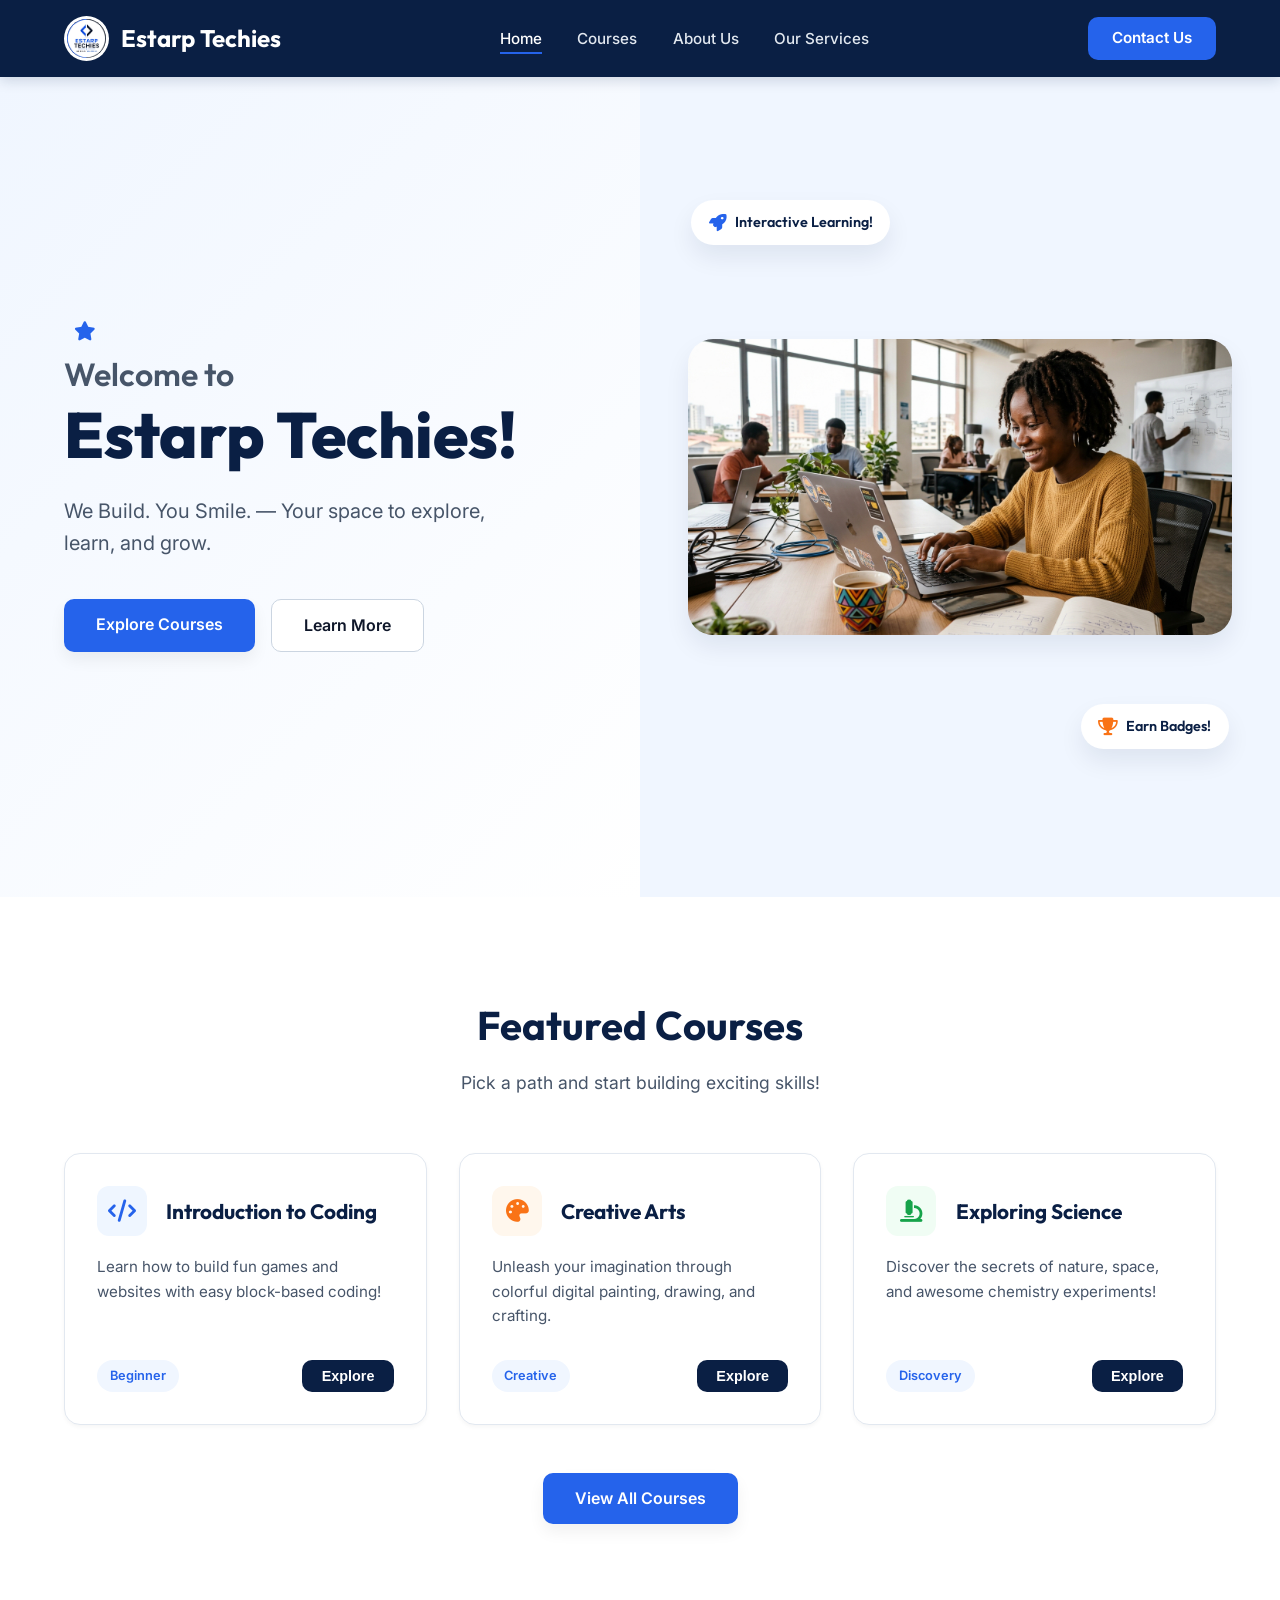
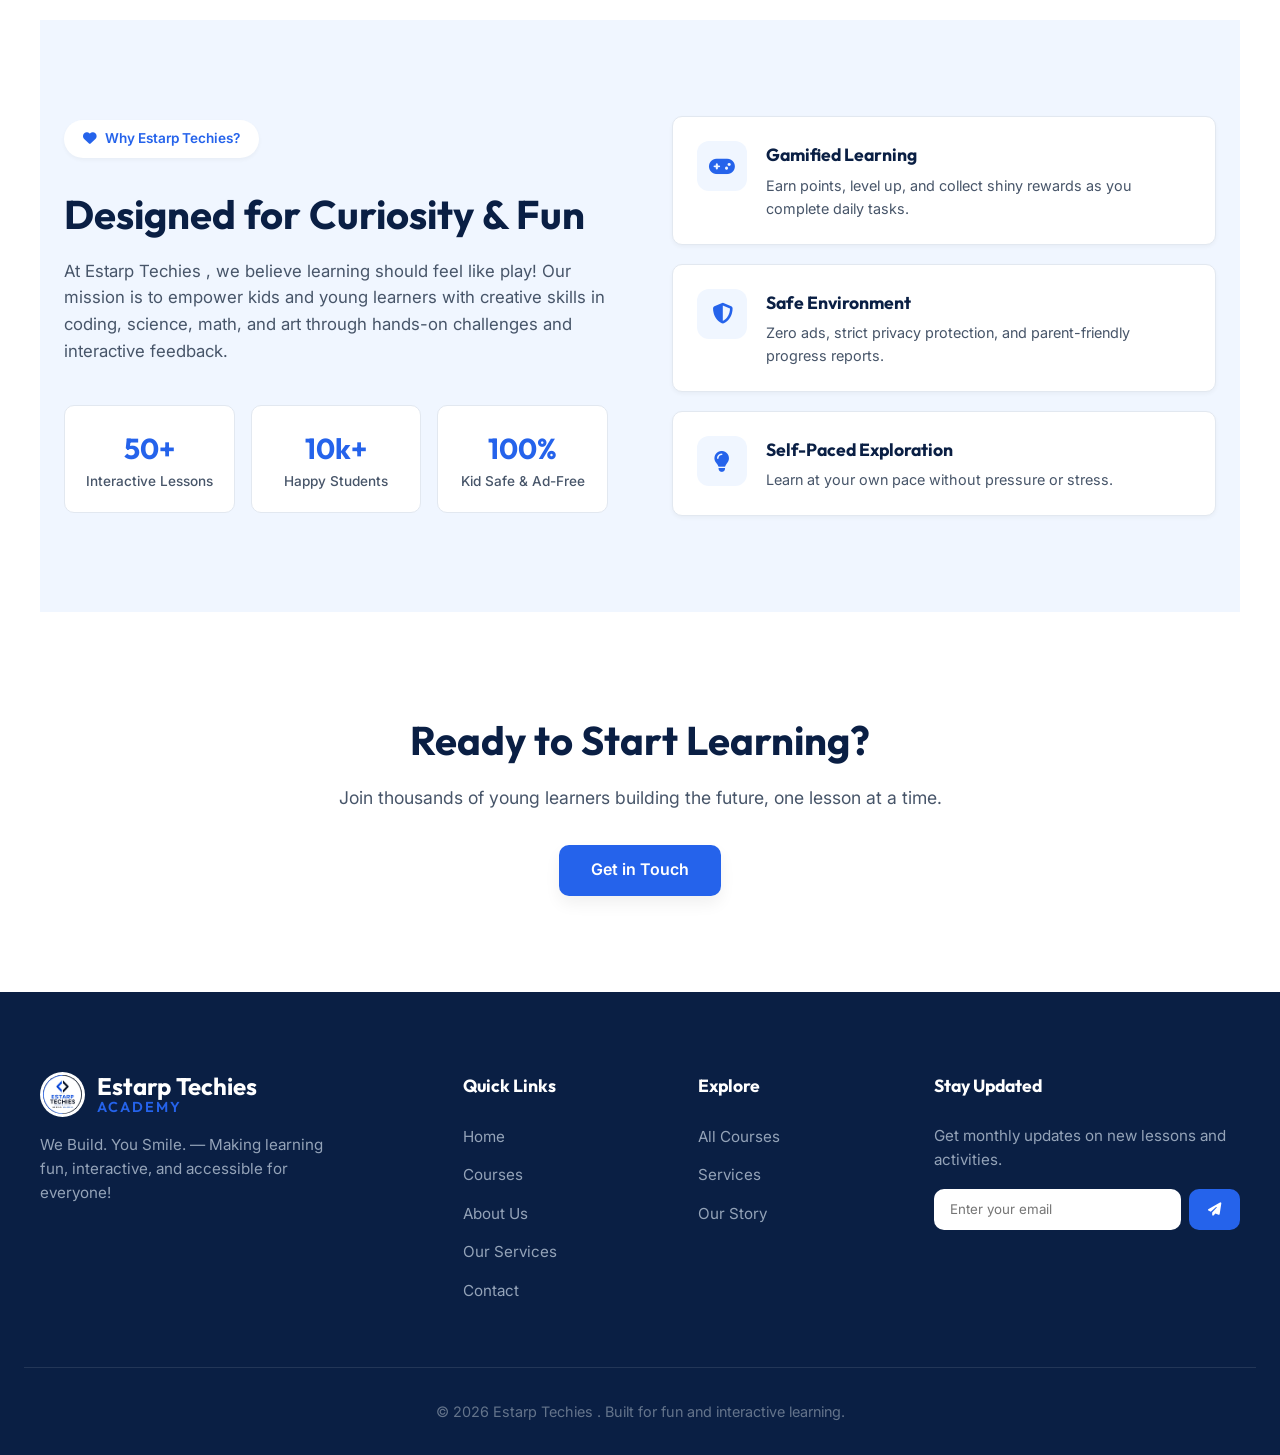
==== index.html @ cb3dd525 "Add files via upload" ====
<!DOCTYPE html>
<html lang="en">
<head>
  <meta charset="UTF-8">
  <meta name="viewport" content="width=device-width, initial-scale=1.0">
  <title>Estarp Techies  | Learn, Explore & Grow</title>
  <link rel="preconnect" href="https://fonts.googleapis.com">
  <link rel="preconnect" href="https://fonts.gstatic.com" crossorigin>
  <link href="https://fonts.googleapis.com/css2?family=Inter:wght@400;500;600&family=Outfit:wght@500;600;700;800&display=swap" rel="stylesheet">
  <link rel="stylesheet" href="https://cdnjs.cloudflare.com/ajax/libs/font-awesome/6.4.0/css/all.min.css">
  <link rel="stylesheet" href="styles.css">
</head>
<body>

  <!-- Header -->
  <header>
    <div class="nav-container">
      <a href="index.html" class="brand-logo">
        <img src="img/logo.png" alt="Estarp Techies Logo" class="brand-logo-img">
        <span class="brand-text">Estarp Techies <span></span></span>
      </a>
      <ul class="nav-links">
        <li><a href="index.html" class="nav-link active">Home</a></li>
        <li><a href="courses.html" class="nav-link">Courses</a></li>
        <li><a href="about.html" class="nav-link">About Us</a></li>
        <li><a href="services.html" class="nav-link">Our Services</a></li>
        
      </ul>
      <a href="contact.html" class="btn-signup">Contact Us</a>
      <button class="mobile-menu-btn" id="mobileMenuBtn"><i class="fa-solid fa-bars"></i></button>
    </div>
  </header>

  <!-- Hero -->
  <section class="hero-section" id="home">
    <div class="hero-container">
      <div class="hero-text">
        <div class="decorative-sparkles">
          <i class="fa-solid fa-sparkles"></i>
          <i class="fa-solid fa-star"></i>
        </div>
        <h1 class="hero-title">
          <span class="welcome">Welcome to</span>
          <span class="brand-name">Estarp Techies!</span>
        </h1>
        <p class="hero-subtitle">We Build. You Smile. — Your space to explore, learn, and grow.</p>
        <div class="hero-cta-buttons">
          <a href="courses.html" class="btn-primary">Explore Courses</a>
          <a href="about.html" class="btn-secondary">Learn More</a>
        </div>
      </div>

      <div class="hero-image-container">
        <img src="img/Gemini_Generated_Image_43pikn43pikn43pi.jpg" alt="Students learning at Estarp Techies Academy" class="hero-image">
        <div class="floating-badge badge-1">
          <i class="fa-solid fa-rocket"></i>
          <span>Interactive Learning!</span>
        </div>
        <div class="floating-badge badge-2">
          <i class="fa-solid fa-trophy"></i>
          <span>Earn Badges!</span>
        </div>
      </div>
    </div>
  </section>

  <!-- Featured Courses Preview -->
  <section class="section-container">
    <div class="section-header text-center">
      <h2 class="section-title">Featured Courses</h2>
      <p class="section-subtitle">Pick a path and start building exciting skills!</p>
    </div>

    <div class="courses-grid">
      <div class="course-card">
        <div>
          <div class="course-header">
            <div class="course-icon icon-coding"><i class="fa-solid fa-code"></i></div>
            <div class="course-info"><h3>Introduction to Coding</h3></div>
          </div>
          <p class="course-description">Learn how to build fun games and websites with easy block-based coding!</p>
        </div>
        <div class="course-footer">
          <span class="course-tag">Beginner</span>
          <button class="btn-explore" onclick="openCourseModal('Introduction to Coding')">Explore</button>
        </div>
      </div>

      <div class="course-card">
        <div>
          <div class="course-header">
            <div class="course-icon icon-arts"><i class="fa-solid fa-palette"></i></div>
            <div class="course-info"><h3>Creative Arts</h3></div>
          </div>
          <p class="course-description">Unleash your imagination through colorful digital painting, drawing, and crafting.</p>
        </div>
        <div class="course-footer">
          <span class="course-tag">Creative</span>
          <button class="btn-explore" onclick="openCourseModal('Creative Arts')">Explore</button>
        </div>
      </div>

      <div class="course-card">
        <div>
          <div class="course-header">
            <div class="course-icon icon-science"><i class="fa-solid fa-microscope"></i></div>
            <div class="course-info"><h3>Exploring Science</h3></div>
          </div>
          <p class="course-description">Discover the secrets of nature, space, and awesome chemistry experiments!</p>
        </div>
        <div class="course-footer">
          <span class="course-tag">Discovery</span>
          <button class="btn-explore" onclick="openCourseModal('Exploring Science')">Explore</button>
        </div>
      </div>
    </div>

    <div class="text-center" style="margin-top: 3rem;">
      <a href="courses.html" class="btn-primary">View All Courses</a>
    </div>
  </section>

  <!-- About preview -->
  <section class="section-container about-section">
    <div class="about-grid">
      <div class="about-content">
        <div class="badge-pill"><i class="fa-solid fa-heart"></i> Why Estarp Techies?</div>
        <h2 class="section-title">Designed for Curiosity & Fun</h2>
        <p class="about-text">
          At Estarp Techies , we believe learning should feel like play! Our mission is to empower kids and young learners with creative skills in coding, science, math, and art through hands-on challenges and interactive feedback.
        </p>
        <div class="stats-grid">
          <div class="stat-card"><h3>50+</h3><p>Interactive Lessons</p></div>
          <div class="stat-card"><h3>10k+</h3><p>Happy Students</p></div>
          <div class="stat-card"><h3>100%</h3><p>Kid Safe & Ad-Free</p></div>
        </div>
      </div>
      <div class="about-features">
        <div class="feature-box">
          <div class="feature-icon"><i class="fa-solid fa-gamepad"></i></div>
          <div>
            <h4>Gamified Learning</h4>
            <p>Earn points, level up, and collect shiny rewards as you complete daily tasks.</p>
          </div>
        </div>
        <div class="feature-box">
          <div class="feature-icon"><i class="fa-solid fa-shield-halved"></i></div>
          <div>
            <h4>Safe Environment</h4>
            <p>Zero ads, strict privacy protection, and parent-friendly progress reports.</p>
          </div>
        </div>
        <div class="feature-box">
          <div class="feature-icon"><i class="fa-solid fa-lightbulb"></i></div>
          <div>
            <h4>Self-Paced Exploration</h4>
            <p>Learn at your own pace without pressure or stress.</p>
          </div>
        </div>
      </div>
    </div>
  </section>

  <!-- CTA -->
  <section class="section-container text-center">
    <h2 class="section-title">Ready to Start Learning?</h2>
    <p class="section-subtitle" style="margin-bottom: 2rem;">Join thousands of young learners building the future, one lesson at a time.</p>
    <a href="contact.html" class="btn-primary">Get in Touch</a>
  </section>

  <!-- Footer -->
  <footer>
    <div class="footer-container">
      <div class="footer-brand">
        <a href="index.html" class="brand-logo footer-logo">
          <img src="img/logo.png" alt="Estarp Techies Academy Logo" class="brand-logo-img">
          <span class="brand-text">Estarp Techies <span>Academy</span></span>
        </a>
        <p>We Build. You Smile. — Making learning fun, interactive, and accessible for everyone!</p>
      </div>
      <div class="footer-links">
        <h4>Quick Links</h4>
        <ul>
          <li><a href="index.html">Home</a></li>
          <li><a href="courses.html">Courses</a></li>
          <li><a href="about.html">About Us</a></li>
          <li><a href="services.html">Our Services</a></li>
          <li><a href="contact.html">Contact</a></li>
        </ul>
      </div>
      <div class="footer-links">
        <h4>Explore</h4>
        <ul>
          <li><a href="courses.html">All Courses</a></li>
          <li><a href="services.html">Services</a></li>
          <li><a href="about.html">Our Story</a></li>
        </ul>
      </div>
      <div class="footer-newsletter">
        <h4>Stay Updated</h4>
        <p>Get monthly updates on new lessons and activities.</p>
        <form id="newsletterForm" class="newsletter-form">
          <input type="email" placeholder="Enter your email" required>
          <button type="submit"><i class="fa-solid fa-paper-plane"></i></button>
        </form>
      </div>
    </div>
    <div class="footer-bottom">
      <p>&copy; 2026 Estarp Techies . Built for fun and interactive learning.</p>
    </div>
  </footer>

  <!-- Coming Soon Modal -->
  <div class="modal-overlay" id="courseModal">
    <div class="modal-card">
      <button class="modal-close-btn" id="closeCourseModal">&times;</button>
      <div class="modal-icon"><i class="fa-solid fa-hourglass-half"></i></div>
      <div class="modal-header">
        <h3 id="modalCourseTitle">Course</h3>
      </div>
      <div class="modal-body">
        <p>This course is <strong>coming soon</strong>! We're putting the finishing touches on it. Check back soon or subscribe to our newsletter to be notified.</p>
        <button class="btn-submit" onclick="closeModal('courseModal')">Got it</button>
      </div>
    </div>
  </div>

  <script src="script.js"></script>
</body>
</html>
---- styles.css ----
/* ==========================================================================
   1. CSS VARIABLES & RESET
   ========================================================================== */
:root {
  --primary-blue: #2563eb;
  --nav-blue: #1d4ed8;
  --deep-navy: #0a1f44;
  --bg-light-blue: #f0f6ff;
  --card-bg: #ffffff;
  --text-dark: #0f172a;
  --text-muted: #475569;
  --orange-accent: #f97316;
  --border-radius-lg: 16px;
  --border-radius-md: 10px;
  --shadow-sm: 0 2px 4px rgba(0,0,0,0.04);
  --shadow-md: 0 8px 16px rgba(0,0,0,0.06);
  --shadow-lg: 0 12px 24px rgba(10, 31, 68, 0.08);
  --transition: all 0.3s ease;
}

* {
  box-sizing: border-box;
  margin: 0;
  padding: 0;
}

html {
  scroll-behavior: smooth;
}

body {
  font-family: 'Inter', sans-serif;
  background-color: #ffffff;
  color: var(--text-dark);
  line-height: 1.6;
  overflow-x: hidden;
}

h1, h2, h3, h4 {
  font-family: 'Outfit', sans-serif;
  color: var(--deep-navy);
}

a { color: inherit; }

/* Common Section Layout */
.section-container {
  max-width: 1200px;
  margin: 0 auto;
  padding: 6rem 1.5rem;
}

.section-header {
  margin-bottom: 3.5rem;
}

.text-center { text-align: center; }

.section-title {
  font-size: 2.5rem;
  font-weight: 700;
  margin-bottom: 0.75rem;
}

.section-subtitle {
  font-size: 1.1rem;
  color: var(--text-muted);
}

/* ==========================================================================
   2. HEADER & NAVIGATION
   ========================================================================== */
header {
  background-color: var(--deep-navy);
  color: #ffffff;
  position: sticky;
  top: 0;
  z-index: 100;
  box-shadow: 0 4px 12px rgba(10, 31, 68, 0.15);
}

.nav-container {
  max-width: 1200px;
  margin: 0 auto;
  padding: 1rem 1.5rem;
  display: flex;
  align-items: center;
  justify-content: space-between;
}

.brand-logo {
  display: flex;
  align-items: center;
  gap: 12px;
  text-decoration: none;
}

.brand-logo-img {
  width: 45px;
  height: 45px;
  object-fit: contain;
  background: #ffffff;
  border-radius: 50%;
  padding: 3px;
}

.brand-text {
  font-family: 'Outfit', sans-serif;
  font-size: 1.5rem;
  font-weight: 700;
  color: #ffffff;
  line-height: 1.1;
  display: flex;
  flex-direction: column;
}

.brand-text span {
  color: var(--primary-blue);
  font-size: 0.9rem;
  letter-spacing: 2px;
  text-transform: uppercase;
  font-weight: 600;
}

.nav-links {
  display: flex;
  align-items: center;
  gap: 2.2rem;
  list-style: none;
}

.nav-links a {
  color: #e2e8f0;
  text-decoration: none;
  font-weight: 500;
  font-size: 0.95rem;
  transition: var(--transition);
  position: relative;
}

.nav-links a:hover,
.nav-links a.active {
  color: #ffffff;
}

.nav-links a::after {
  content: '';
  position: absolute;
  bottom: -6px;
  left: 0;
  width: 0%;
  height: 2px;
  background: var(--primary-blue);
  transition: var(--transition);
}

.nav-links a:hover::after,
.nav-links a.active::after {
  width: 100%;
}

.btn-signup {
  background: var(--primary-blue);
  color: #ffffff;
  padding: 0.6rem 1.5rem;
  border-radius: var(--border-radius-md);
  font-weight: 600;
  font-size: 0.95rem;
  transition: var(--transition);
  border: none;
  cursor: pointer;
  text-decoration: none;
  display: inline-block;
}

.btn-signup:hover {
  background: var(--nav-blue);
  transform: translateY(-1px);
}

.mobile-menu-btn {
  display: none;
  background: none;
  border: none;
  color: white;
  font-size: 1.5rem;
  cursor: pointer;
}

/* ==========================================================================
   3. HERO SECTION
   ========================================================================== */
.hero-section {
  background: var(--bg-light-blue);
  padding: 0;
  position: relative;
  overflow: hidden;
}

.hero-container {
  max-width: 1400px;
  margin: 0 auto;
  display: grid;
  grid-template-columns: 1fr 1fr;
  align-items: stretch;
  min-height: calc(100vh - 80px);
}

.hero-text {
  padding: 6rem 4rem;
  display: flex;
  flex-direction: column;
  justify-content: center;
  background: linear-gradient(135deg, #f0f6ff 0%, #ffffff 100%);
}

.decorative-sparkles {
  color: var(--primary-blue);
  font-size: 1.2rem;
  margin-bottom: 1rem;
  display: flex;
  gap: 10px;
}

.hero-title {
  font-size: 4rem;
  font-weight: 800;
  line-height: 1.1;
  margin-bottom: 1.5rem;
}

.hero-title .welcome {
  color: var(--text-muted);
  display: block;
  font-size: 2rem;
  font-weight: 600;
  margin-bottom: 0.5rem;
}

.hero-title .brand-name {
  color: var(--deep-navy);
  display: block;
}

.hero-subtitle {
  font-size: 1.25rem;
  color: var(--text-muted);
  margin-bottom: 2.5rem;
  max-width: 90%;
}

.hero-cta-buttons {
  display: flex;
  gap: 1rem;
  flex-wrap: wrap;
}

.btn-primary {
  background: var(--primary-blue);
  color: white;
  padding: 0.8rem 2rem;
  border-radius: var(--border-radius-md);
  text-decoration: none;
  font-weight: 600;
  transition: var(--transition);
  box-shadow: var(--shadow-md);
  display: inline-block;
}

.btn-primary:hover {
  background: var(--nav-blue);
  transform: translateY(-2px);
  box-shadow: var(--shadow-lg);
}

.btn-secondary {
  background: white;
  color: var(--text-dark);
  border: 1px solid #cbd5e1;
  padding: 0.8rem 2rem;
  border-radius: var(--border-radius-md);
  text-decoration: none;
  font-weight: 600;
  transition: var(--transition);
  display: inline-block;
}

.btn-secondary:hover {
  border-color: var(--primary-blue);
  color: var(--primary-blue);
}

.hero-image-container {
  width: 100%;
  height: 100%;
  position: relative;
  display: flex;
  align-items: center;
  justify-content: center;
  padding: 3rem;
  overflow: visible;
}

.hero-image {
  width: 100%;
  max-width: 560px;
  height: auto;
  max-height: 620px;
  object-fit: cover;
  object-position: center;
  display: block;
  border-radius: 25px;
  box-shadow: var(--shadow-lg);
}
/* Floating badges */
.floating-badge {
  position: absolute;
  display: flex;
  align-items: center;
  gap: 0.5rem;
  background: #ffffff;
  color: var(--deep-navy);
  padding: 0.7rem 1.1rem;
  border-radius: 50px;
  font-family: 'Outfit', sans-serif;
  font-size: 0.9rem;
  font-weight: 600;
  box-shadow: var(--shadow-lg);
  white-space: nowrap;
  z-index: 2;
  animation: floatBadge 3s ease-in-out infinite;
}

.floating-badge i { color: var(--primary-blue); font-size: 1.1rem; }
.floating-badge.badge-1 { top: 15%; left: 8%; }
.floating-badge.badge-2 { bottom: 18%; right: 8%; animation-delay: 1.5s; }
.floating-badge.badge-2 i { color: var(--orange-accent); }

@keyframes floatBadge {
  0%, 100% { transform: translateY(0); }
  50%      { transform: translateY(-10px); }
}

/* ==========================================================================
   4. PAGE HERO (inner pages)
   ========================================================================== */
.page-hero {
  background: linear-gradient(135deg, var(--deep-navy) 0%, #112a5c 100%);
  color: #ffffff;
  padding: 5rem 1.5rem;
  text-align: center;
}

.page-hero h1 {
  color: #ffffff;
  font-size: 3rem;
  font-weight: 800;
  margin-bottom: 1rem;
}

.page-hero p {
  color: #cbd5e1;
  font-size: 1.15rem;
  max-width: 700px;
  margin: 0 auto;
}

.page-hero .page-hero-badge {
  display: inline-flex;
  align-items: center;
  gap: 8px;
  background: rgba(255,255,255,0.1);
  color: #ffffff;
  padding: 0.4rem 1rem;
  border-radius: 50px;
  font-size: 0.85rem;
  font-weight: 600;
  margin-bottom: 1.2rem;
  border: 1px solid rgba(255,255,255,0.15);
}

/* ==========================================================================
   5. COURSES SECTION
   ========================================================================== */
.courses-grid {
  display: grid;
  grid-template-columns: repeat(auto-fit, minmax(280px, 1fr));
  gap: 2rem;
}

.course-card {
  background: var(--card-bg);
  border: 1px solid #e2e8f0;
  border-radius: var(--border-radius-lg);
  padding: 2rem;
  box-shadow: var(--shadow-sm);
  transition: var(--transition);
  display: flex;
  flex-direction: column;
  justify-content: space-between;
  cursor: pointer;
}

.course-card:hover {
  transform: translateY(-5px);
  box-shadow: var(--shadow-lg);
  border-color: var(--primary-blue);
}

.course-header {
  display: flex;
  gap: 1.2rem;
  align-items: center;
  margin-bottom: 1.2rem;
}

.course-icon {
  width: 50px;
  height: 50px;
  border-radius: 12px;
  display: flex;
  align-items: center;
  justify-content: center;
  font-size: 1.4rem;
  flex-shrink: 0;
}

.icon-coding  { background-color: #eff6ff; color: var(--primary-blue); }
.icon-arts    { background-color: #fff7ed; color: var(--orange-accent); }
.icon-science { background-color: #f0fdf4; color: #16a34a; }
.icon-math    { background-color: #faf5ff; color: #9333ea; }
.icon-web     { background-color: #ecfeff; color: #0891b2; }
.icon-robot   { background-color: #fef2f2; color: #dc2626; }

.course-info h3 {
  font-size: 1.3rem;
  font-weight: 700;
}

.course-description {
  color: var(--text-muted);
  font-size: 0.95rem;
  margin-bottom: 2rem;
}

.course-footer {
  display: flex;
  align-items: center;
  justify-content: space-between;
  gap: 1rem;
}

.course-tag {
  background: var(--bg-light-blue);
  color: var(--primary-blue);
  padding: 0.35rem 0.8rem;
  border-radius: 50px;
  font-size: 0.8rem;
  font-weight: 600;
}

.btn-explore {
  background: var(--deep-navy);
  color: white;
  border: none;
  padding: 0.5rem 1.2rem;
  border-radius: var(--border-radius-md);
  font-weight: 600;
  font-size: 0.9rem;
  cursor: pointer;
  transition: var(--transition);
}

.btn-explore:hover { background: var(--primary-blue); }

/* ==========================================================================
   6. ABOUT SECTION
   ========================================================================== */
.about-section { background: var(--bg-light-blue); }

.about-grid {
  display: grid;
  grid-template-columns: 1fr 1fr;
  gap: 4rem;
  align-items: center;
}

.badge-pill {
  display: inline-flex;
  align-items: center;
  gap: 8px;
  background: #ffffff;
  color: var(--primary-blue);
  padding: 0.5rem 1.2rem;
  border-radius: 50px;
  font-weight: 600;
  font-size: 0.85rem;
  margin-bottom: 1.5rem;
  box-shadow: var(--shadow-sm);
}

.about-text {
  font-size: 1.05rem;
  color: var(--text-muted);
  margin-bottom: 2.5rem;
}

.stats-grid {
  display: grid;
  grid-template-columns: repeat(3, 1fr);
  gap: 1rem;
}

.stat-card {
  background: #ffffff;
  padding: 1.2rem;
  border-radius: var(--border-radius-md);
  text-align: center;
  border: 1px solid #e2e8f0;
}

.stat-card h3 {
  font-size: 1.8rem;
  color: var(--primary-blue);
}

.stat-card p {
  font-size: 0.85rem;
  color: var(--text-muted);
  font-weight: 500;
}

.about-features {
  display: flex;
  flex-direction: column;
  gap: 1.2rem;
}

.feature-box {
  display: flex;
  gap: 1.2rem;
  background: #ffffff;
  padding: 1.5rem;
  border-radius: var(--border-radius-md);
  border: 1px solid #e2e8f0;
  box-shadow: var(--shadow-sm);
  transition: var(--transition);
}

.feature-box:hover { border-color: var(--primary-blue); }

.feature-icon {
  width: 50px;
  height: 50px;
  background: var(--bg-light-blue);
  color: var(--primary-blue);
  border-radius: 12px;
  display: flex;
  align-items: center;
  justify-content: center;
  font-size: 1.3rem;
  flex-shrink: 0;
}

.feature-box h4 { font-size: 1.1rem; margin-bottom: 0.25rem; }
.feature-box p  { font-size: 0.9rem; color: var(--text-muted); }

/* ==========================================================================
   7. SERVICES SECTION
   ========================================================================== */
.services-grid {
  display: grid;
  grid-template-columns: repeat(auto-fit, minmax(300px, 1fr));
  gap: 2rem;
}

.service-card {
  background: #ffffff;
  border: 1px solid #e2e8f0;
  border-radius: var(--border-radius-lg);
  padding: 2.5rem;
  box-shadow: var(--shadow-sm);
  transition: var(--transition);
  position: relative;
  overflow: hidden;
}

.service-card::before {
  content: '';
  position: absolute;
  top: 0;
  left: 0;
  width: 100%;
  height: 4px;
  background: var(--primary-blue);
  transform: scaleX(0);
  transform-origin: left;
  transition: var(--transition);
}

.service-card:hover {
  transform: translateY(-5px);
  box-shadow: var(--shadow-lg);
  border-color: var(--primary-blue);
}

.service-card:hover::before { transform: scaleX(1); }

.service-icon {
  width: 64px;
  height: 64px;
  border-radius: 16px;
  background: var(--bg-light-blue);
  color: var(--primary-blue);
  display: flex;
  align-items: center;
  justify-content: center;
  font-size: 1.8rem;
  margin-bottom: 1.5rem;
}

.service-card h3 {
  font-size: 1.4rem;
  margin-bottom: 0.75rem;
}

.service-card p {
  color: var(--text-muted);
  font-size: 0.95rem;
  margin-bottom: 1.5rem;
}

.service-list {
  list-style: none;
  display: flex;
  flex-direction: column;
  gap: 0.6rem;
}

.service-list li {
  display: flex;
  align-items: center;
  gap: 0.6rem;
  color: var(--text-muted);
  font-size: 0.9rem;
}

.service-list li i {
  color: var(--primary-blue);
  font-size: 0.85rem;
}

/* ==========================================================================
   8. CONTACT SECTION
   ========================================================================== */
.contact-grid {
  display: grid;
  grid-template-columns: 1fr 1.2fr;
  gap: 3rem;
}

.contact-info {
  background: var(--deep-navy);
  color: white;
  padding: 3rem;
  border-radius: var(--border-radius-lg);
  display: flex;
  flex-direction: column;
  justify-content: space-between;
  box-shadow: var(--shadow-md);
}

.contact-info h3 {
  color: white;
  font-size: 1.8rem;
  margin-bottom: 0.5rem;
}

.contact-info p { color: #94a3b8; }

.info-list {
  display: flex;
  flex-direction: column;
  gap: 1.5rem;
  margin: 2rem 0;
}

.info-item {
  display: flex;
  align-items: center;
  gap: 1rem;
  font-size: 1rem;
}

.info-item i {
  font-size: 1rem;
  background: rgba(255, 255, 255, 0.1);
  color: var(--primary-blue);
  width: 40px;
  height: 40px;
  border-radius: 50%;
  display: flex;
  align-items: center;
  justify-content: center;
}

.social-links { display: flex; gap: 1rem; }

.social-links a {
  color: white;
  background: rgba(255, 255, 255, 0.1);
  width: 40px;
  height: 40px;
  border-radius: 50%;
  display: flex;
  align-items: center;
  justify-content: center;
  text-decoration: none;
  transition: var(--transition);
}

.social-links a:hover { background: var(--primary-blue); }

.contact-form-wrapper {
  background: white;
  padding: 3rem;
  border-radius: var(--border-radius-lg);
  border: 1px solid #e2e8f0;
  box-shadow: var(--shadow-sm);
}

.form-group { margin-bottom: 1.5rem; }

.form-group label {
  display: block;
  font-weight: 600;
  margin-bottom: 0.5rem;
  font-size: 0.9rem;
}

.form-group input,
.form-group textarea {
  width: 100%;
  padding: 0.8rem 1rem;
  border: 1px solid #cbd5e1;
  border-radius: var(--border-radius-md);
  font-size: 1rem;
  font-family: inherit;
  outline: none;
  transition: var(--transition);
  background-color: #f8fafc;
}

.form-group input:focus,
.form-group textarea:focus {
  border-color: var(--primary-blue);
  background-color: #ffffff;
  box-shadow: 0 0 0 3px rgba(37, 99, 235, 0.1);
}

.btn-submit {
  width: 100%;
  background: var(--primary-blue);
  color: white;
  border: none;
  padding: 0.9rem;
  border-radius: var(--border-radius-md);
  font-weight: 600;
  font-size: 1rem;
  cursor: pointer;
  transition: var(--transition);
}

.btn-submit:hover { background: var(--nav-blue); }

/* ==========================================================================
   9. MODALS
   ========================================================================== */
.modal-overlay {
  position: fixed;
  top: 0;
  left: 0;
  width: 100%;
  height: 100%;
  background: rgba(10, 31, 68, 0.6);
  backdrop-filter: blur(4px);
  display: flex;
  align-items: center;
  justify-content: center;
  z-index: 1000;
  opacity: 0;
  pointer-events: none;
  transition: var(--transition);
  padding: 1.5rem;
}

.modal-overlay.active {
  opacity: 1;
  pointer-events: all;
}

.modal-card {
  background: white;
  border-radius: var(--border-radius-lg);
  padding: 2.5rem;
  width: 100%;
  max-width: 450px;
  box-shadow: var(--shadow-lg);
  transform: translateY(20px);
  transition: var(--transition);
  position: relative;
  text-align: center;
}

.modal-overlay.active .modal-card { transform: translateY(0); }

.modal-close-btn {
  position: absolute;
  top: 15px;
  right: 20px;
  background: none;
  border: none;
  font-size: 1.5rem;
  color: var(--text-muted);
  cursor: pointer;
  line-height: 1;
}

.modal-icon {
  width: 72px;
  height: 72px;
  border-radius: 50%;
  background: var(--bg-light-blue);
  color: var(--primary-blue);
  display: flex;
  align-items: center;
  justify-content: center;
  font-size: 2rem;
  margin: 0 auto 1.25rem;
}

.modal-header h3 {
  font-size: 1.6rem;
  color: var(--deep-navy);
  margin-bottom: 0.5rem;
}

.modal-body p {
  color: var(--text-muted);
  margin-bottom: 1.5rem;
  font-size: 0.98rem;
}

.modal-body .btn-submit {
  width: auto;
  padding: 0.7rem 2rem;
}

/* ==========================================================================
   10. FOOTER
   ========================================================================== */
footer {
  background: var(--deep-navy);
  color: white;
  padding: 5rem 1.5rem 2rem;
}

.footer-container {
  max-width: 1200px;
  margin: 0 auto;
  display: grid;
  grid-template-columns: 2fr 1fr 1fr 1.5fr;
  gap: 3rem;
  margin-bottom: 4rem;
}

.footer-brand .brand-text { color: white; }
.footer-brand p {
  color: #94a3b8;
  margin-top: 1rem;
  max-width: 300px;
  font-size: 0.95rem;
}

.footer-links h4,
.footer-newsletter h4 {
  font-size: 1.1rem;
  color: white;
  margin-bottom: 1.5rem;
}

.footer-links ul {
  list-style: none;
  display: flex;
  flex-direction: column;
  gap: 0.8rem;
}

.footer-links a {
  color: #94a3b8;
  text-decoration: none;
  transition: var(--transition);
  font-size: 0.95rem;
}

.footer-links a:hover { color: white; }

.footer-newsletter p {
  color: #94a3b8;
  margin-bottom: 1rem;
  font-size: 0.95rem;
}

.newsletter-form { display: flex; gap: 0.5rem; }

.newsletter-form input {
  padding: 0.8rem 1rem;
  border-radius: var(--border-radius-md);
  border: none;
  outline: none;
  flex: 1;
  font-family: inherit;
  min-width: 0;
}

.newsletter-form button {
  background: var(--primary-blue);
  color: white;
  border: none;
  padding: 0.8rem 1.2rem;
  border-radius: var(--border-radius-md);
  cursor: pointer;
  transition: var(--transition);
}

.newsletter-form button:hover { background: var(--nav-blue); }

.footer-bottom {
  border-top: 1px solid rgba(255, 255, 255, 0.1);
  padding-top: 2rem;
  text-align: center;
  color: #64748b;
  font-size: 0.9rem;
}

/* ==========================================================================
   11. RESPONSIVE DESIGN
   ========================================================================== */
@media (max-width: 1024px) {
  .hero-container,
  .about-grid,
  .contact-grid {
    grid-template-columns: 1fr;
  }

  .hero-text { text-align: center; padding: 4rem 1.5rem; }
  .hero-title .welcome { font-size: 1.5rem; }
  .hero-subtitle { margin: 0 auto 2rem; }
  .hero-cta-buttons { justify-content: center; }
  .decorative-sparkles { justify-content: center; }

   .hero-image-container {
    height: auto;
    padding: 2rem 1.5rem;
  }

  .hero-image {
    max-width: 100%;
    max-height: 420px;
  }

  .floating-badge.badge-1 { top: 8%; left: 4%; }
  .floating-badge.badge-2 { bottom: 8%; right: 4%; }
  .footer-container { grid-template-columns: 1fr 1fr; }
}

@media (max-width: 768px) {
  .nav-links {
    display: none;
    position: absolute;
    top: 100%;
    left: 0;
    width: 100%;
    background: var(--deep-navy);
    flex-direction: column;
    padding: 1.5rem;
    gap: 1.5rem;
    box-shadow: var(--shadow-md);
    border-top: 1px solid rgba(255,255,255,0.1);
  }

  .nav-links.mobile-open { display: flex; }
  .mobile-menu-btn { display: block; }
  .footer-container { grid-template-columns: 1fr; }

  .floating-badge { font-size: 0.8rem; padding: 0.55rem 0.9rem; }
  .page-hero h1 { font-size: 2.2rem; }
  .section-title { font-size: 2rem; }
  .contact-info, .contact-form-wrapper { padding: 2rem; }
}
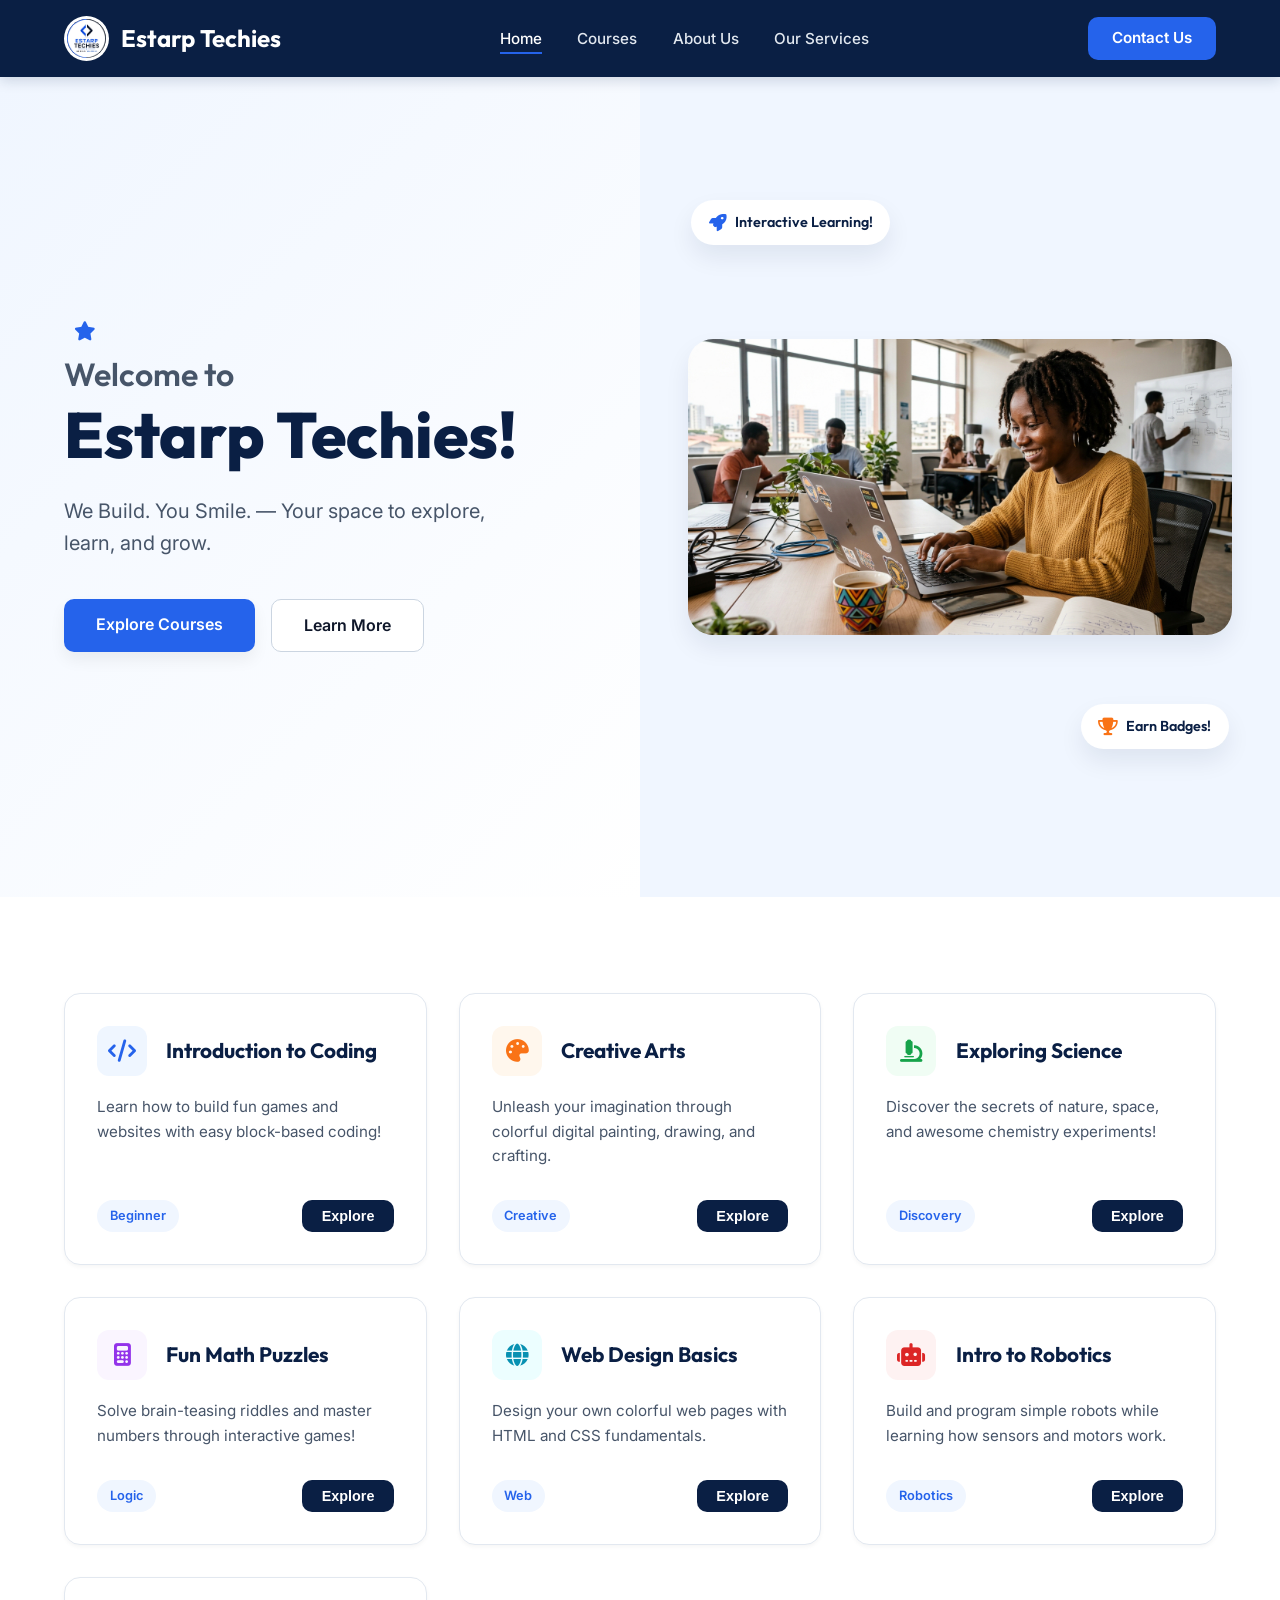
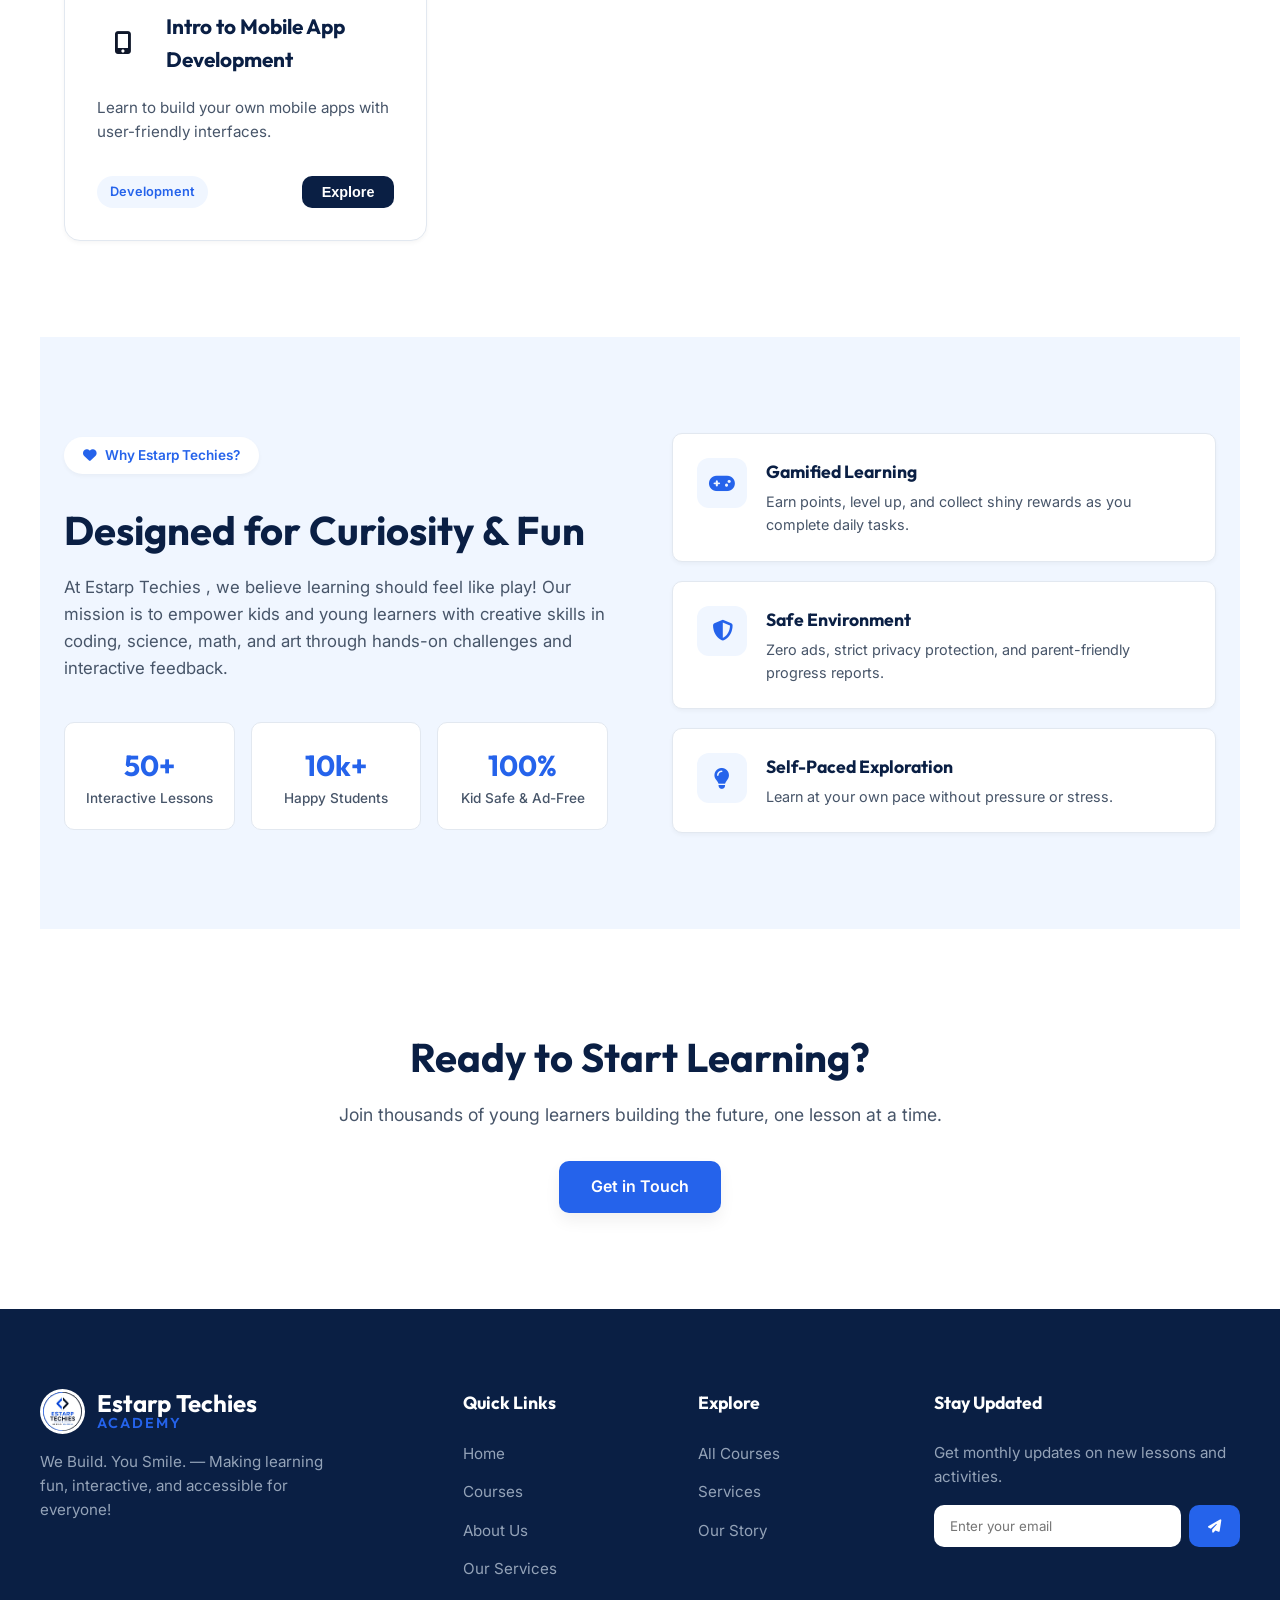
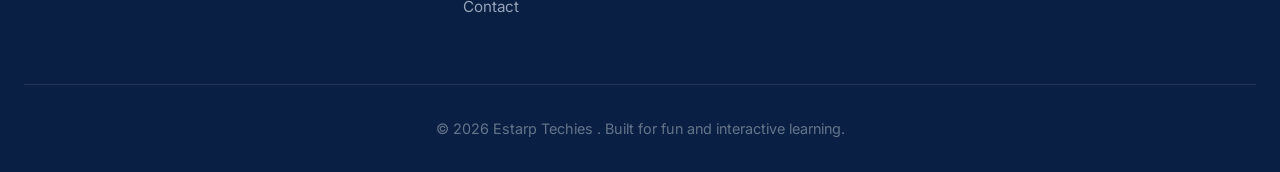
==== commit 509522b1: "Add files via upload" ====
--- a/index.html
+++ b/index.html
@@ -65,61 +65,11 @@
   </section>
 
   <!-- Featured Courses Preview -->
-  <section class="section-container">
-    <div class="section-header text-center">
-      <h2 class="section-title">Featured Courses</h2>
-      <p class="section-subtitle">Pick a path and start building exciting skills!</p>
-    </div>
-
-    <div class="courses-grid">
-      <div class="course-card">
-        <div>
-          <div class="course-header">
-            <div class="course-icon icon-coding"><i class="fa-solid fa-code"></i></div>
-            <div class="course-info"><h3>Introduction to Coding</h3></div>
-          </div>
-          <p class="course-description">Learn how to build fun games and websites with easy block-based coding!</p>
-        </div>
-        <div class="course-footer">
-          <span class="course-tag">Beginner</span>
-          <button class="btn-explore" onclick="openCourseModal('Introduction to Coding')">Explore</button>
-        </div>
-      </div>
-
-      <div class="course-card">
-        <div>
-          <div class="course-header">
-            <div class="course-icon icon-arts"><i class="fa-solid fa-palette"></i></div>
-            <div class="course-info"><h3>Creative Arts</h3></div>
-          </div>
-          <p class="course-description">Unleash your imagination through colorful digital painting, drawing, and crafting.</p>
-        </div>
-        <div class="course-footer">
-          <span class="course-tag">Creative</span>
-          <button class="btn-explore" onclick="openCourseModal('Creative Arts')">Explore</button>
-        </div>
-      </div>
-
-      <div class="course-card">
-        <div>
-          <div class="course-header">
-            <div class="course-icon icon-science"><i class="fa-solid fa-microscope"></i></div>
-            <div class="course-info"><h3>Exploring Science</h3></div>
-          </div>
-          <p class="course-description">Discover the secrets of nature, space, and awesome chemistry experiments!</p>
-        </div>
-        <div class="course-footer">
-          <span class="course-tag">Discovery</span>
-          <button class="btn-explore" onclick="openCourseModal('Exploring Science')">Explore</button>
-        </div>
-      </div>
-    </div>
-
-    <div class="text-center" style="margin-top: 3rem;">
-      <a href="courses.html" class="btn-primary">View All Courses</a>
-    </div>
+    <section class="section-container">
+    <!-- ✅ Courses rendered automatically from courses-data.js -->
+    <div class="courses-grid" data-courses></div>
   </section>
-
+  
   <!-- About preview -->
   <section class="section-container about-section">
     <div class="about-grid">
@@ -210,21 +160,33 @@
     </div>
   </footer>
 
-  <!-- Coming Soon Modal -->
+    <!-- Course Video Modal -->
   <div class="modal-overlay" id="courseModal">
-    <div class="modal-card">
+    <div class="modal-card modal-card-video">
       <button class="modal-close-btn" id="closeCourseModal">&times;</button>
-      <div class="modal-icon"><i class="fa-solid fa-hourglass-half"></i></div>
       <div class="modal-header">
         <h3 id="modalCourseTitle">Course</h3>
       </div>
       <div class="modal-body">
-        <p>This course is <strong>coming soon</strong>! We're putting the finishing touches on it. Check back soon or subscribe to our newsletter to be notified.</p>
-        <button class="btn-submit" onclick="closeModal('courseModal')">Got it</button>
+        <div class="video-wrapper">
+          <video
+            id="modalCourseVideo"
+            controls
+            playsinline
+            preload="metadata"
+            poster=""
+          >
+            Your browser does not support the video tag.
+          </video>
+        </div>
+        <p id="modalCourseDesc">Course preview coming soon.</p>
+        <button class="btn-submit" onclick="closeModal('courseModal')">Close</button>
       </div>
     </div>
   </div>
 
+   <script src="courses-data.js"></script>
   <script src="script.js"></script>
 </body>
+</body>
 </html>
--- a/styles.css
+++ b/styles.css
@@ -997,4 +997,40 @@
   .page-hero h1 { font-size: 2.2rem; }
   .section-title { font-size: 2rem; }
   .contact-info, .contact-form-wrapper { padding: 2rem; }
+}
+
+/* ==========================================================================
+   12. COURSE VIDEO PLAYER (inside modal)
+   ========================================================================== */
+.modal-card.modal-card-video {
+  max-width: 720px;
+  text-align: left;
+}
+
+.video-wrapper {
+  position: relative;
+  width: 100%;
+  aspect-ratio: 16 / 9;
+  background: #0a1f44;
+  border-radius: var(--border-radius-md);
+  overflow: hidden;
+  margin-bottom: 1.25rem;
+  box-shadow: var(--shadow-md);
+}
+
+.video-wrapper video {
+  width: 100%;
+  height: 100%;
+  display: block;
+  object-fit: cover;
+  background: #000;
+}
+
+.modal-card-video .modal-header h3 {
+  text-align: left;
+  margin-bottom: 1rem;
+}
+
+.modal-card-video .modal-body p {
+  text-align: left;
 }
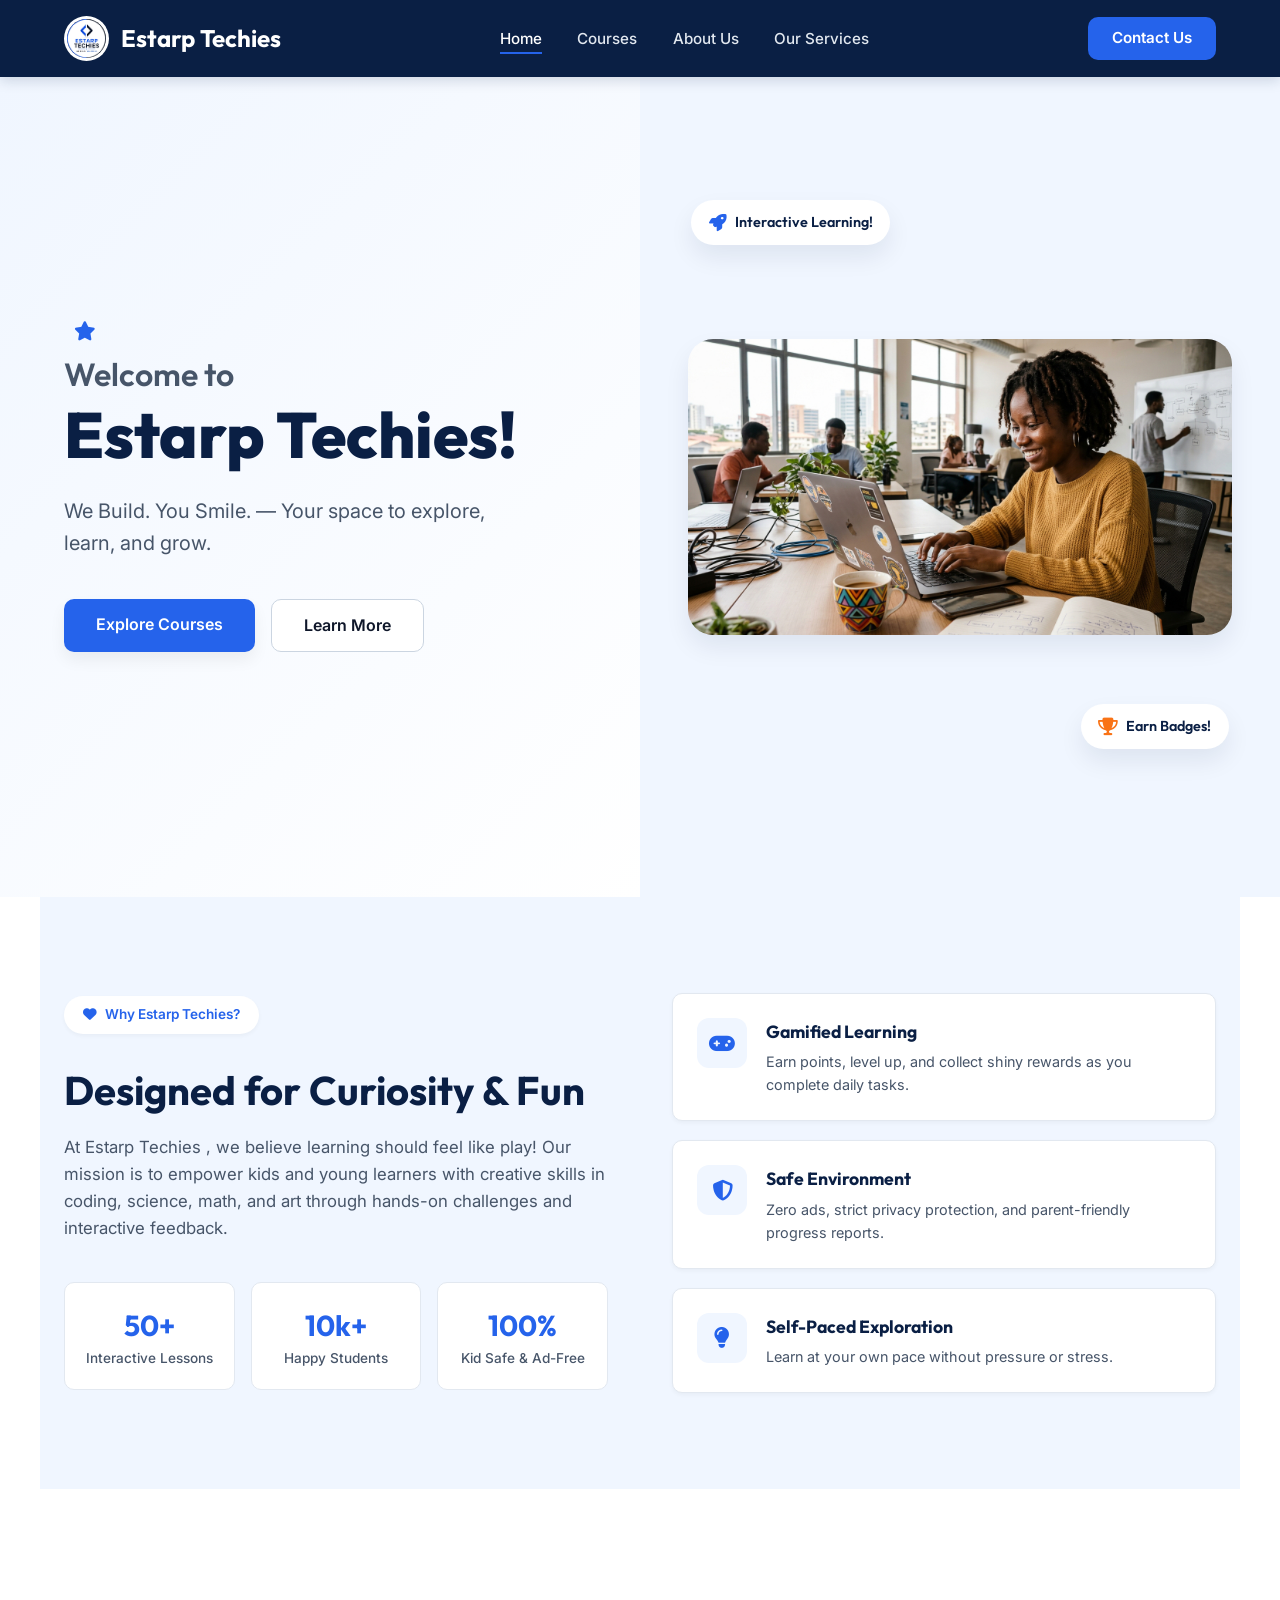
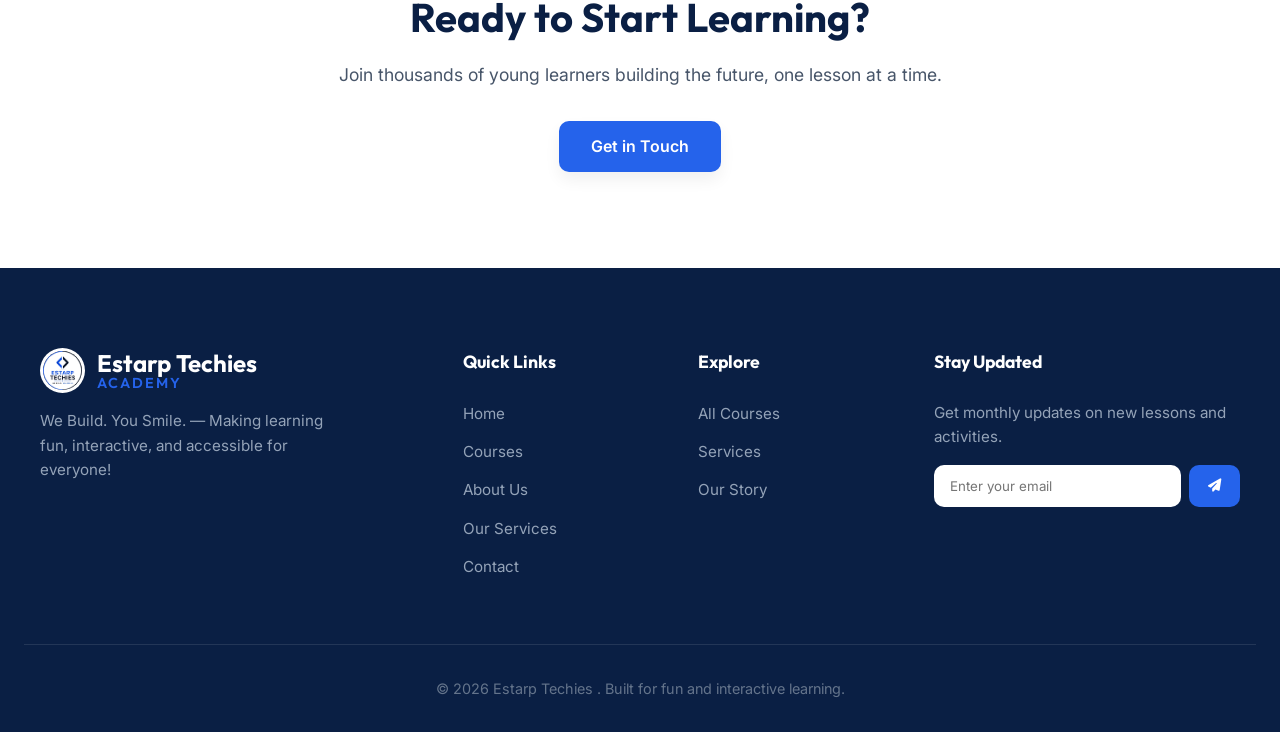
==== commit 3989151d: "Add files via upload" ====
--- a/index.html
+++ b/index.html
@@ -64,12 +64,8 @@
     </div>
   </section>
 
-  <!-- Featured Courses Preview -->
-    <section class="section-container">
-    <!-- ✅ Courses rendered automatically from courses-data.js -->
-    <div class="courses-grid" data-courses></div>
-  </section>
-  
+
+
   <!-- About preview -->
   <section class="section-container about-section">
     <div class="about-grid">
@@ -160,30 +156,6 @@
     </div>
   </footer>
 
-    <!-- Course Video Modal -->
-  <div class="modal-overlay" id="courseModal">
-    <div class="modal-card modal-card-video">
-      <button class="modal-close-btn" id="closeCourseModal">&times;</button>
-      <div class="modal-header">
-        <h3 id="modalCourseTitle">Course</h3>
-      </div>
-      <div class="modal-body">
-        <div class="video-wrapper">
-          <video
-            id="modalCourseVideo"
-            controls
-            playsinline
-            preload="metadata"
-            poster=""
-          >
-            Your browser does not support the video tag.
-          </video>
-        </div>
-        <p id="modalCourseDesc">Course preview coming soon.</p>
-        <button class="btn-submit" onclick="closeModal('courseModal')">Close</button>
-      </div>
-    </div>
-  </div>
 
    <script src="courses-data.js"></script>
   <script src="script.js"></script>
